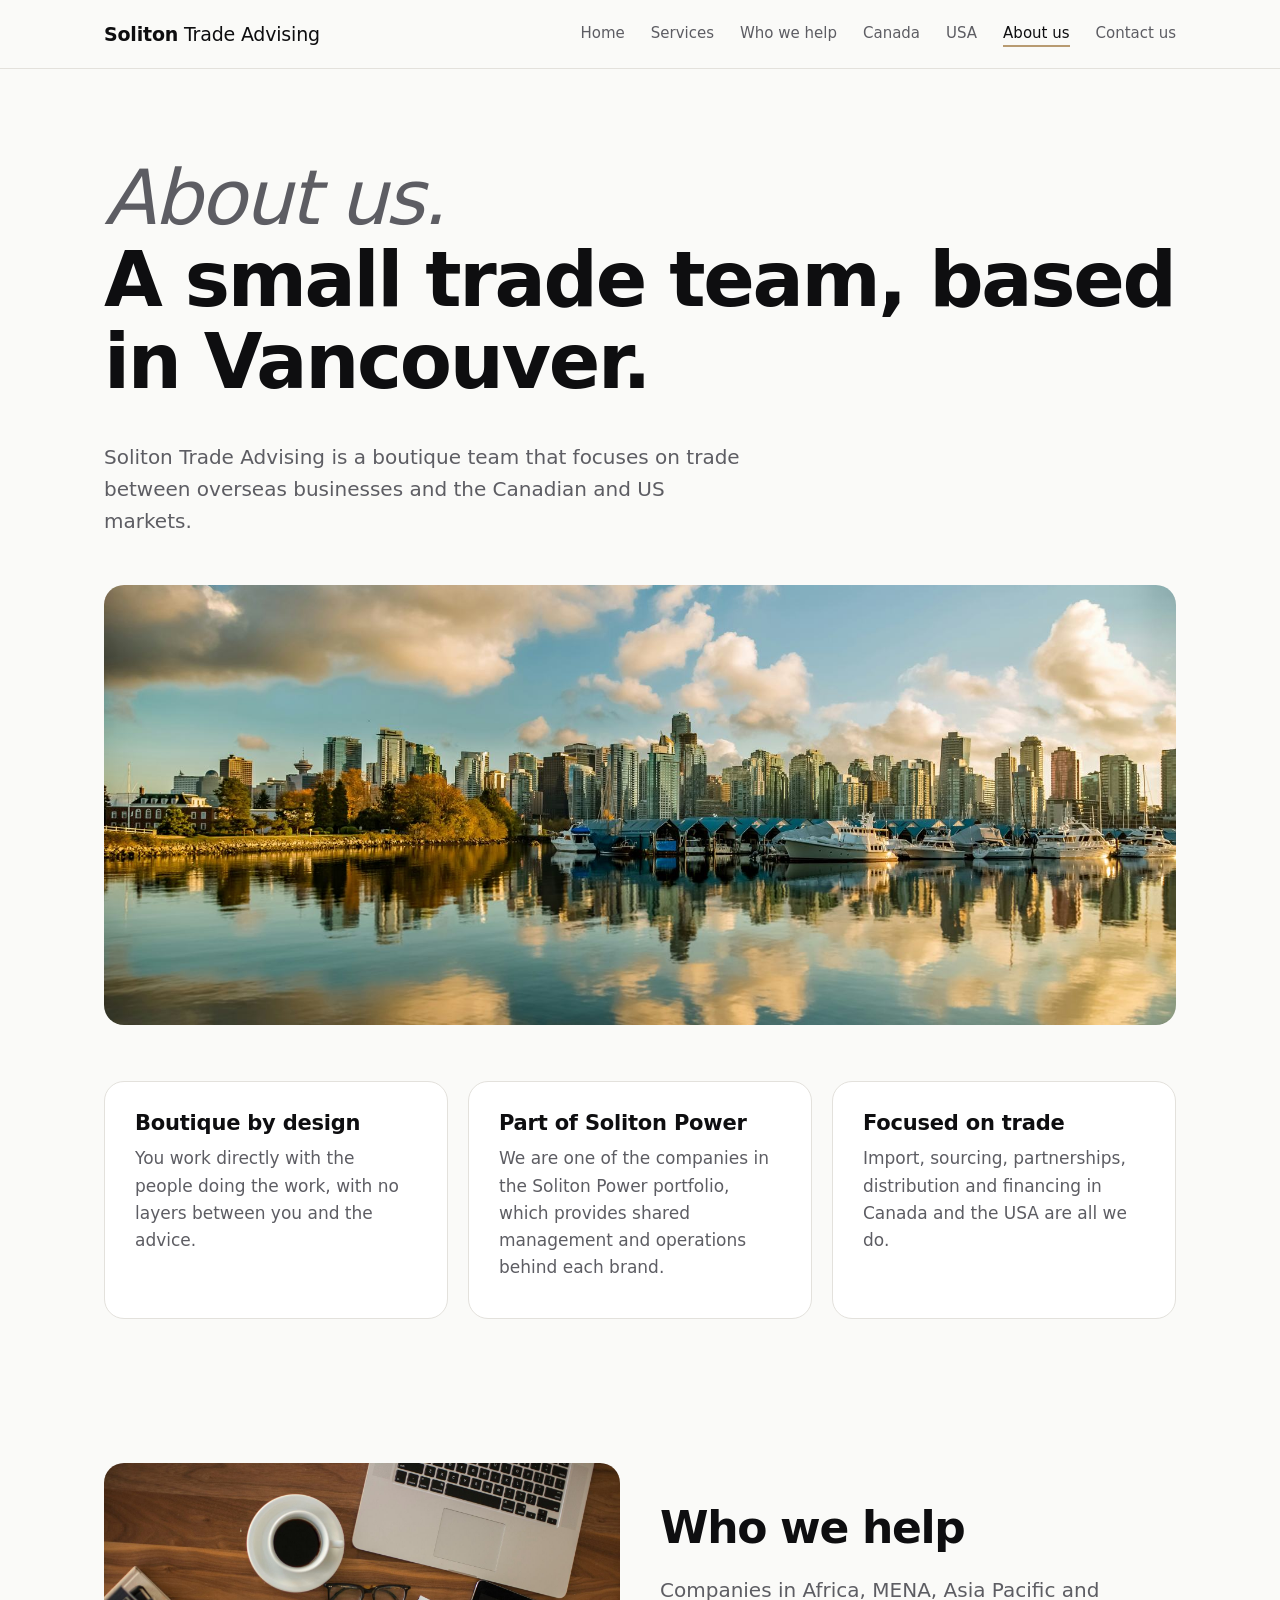
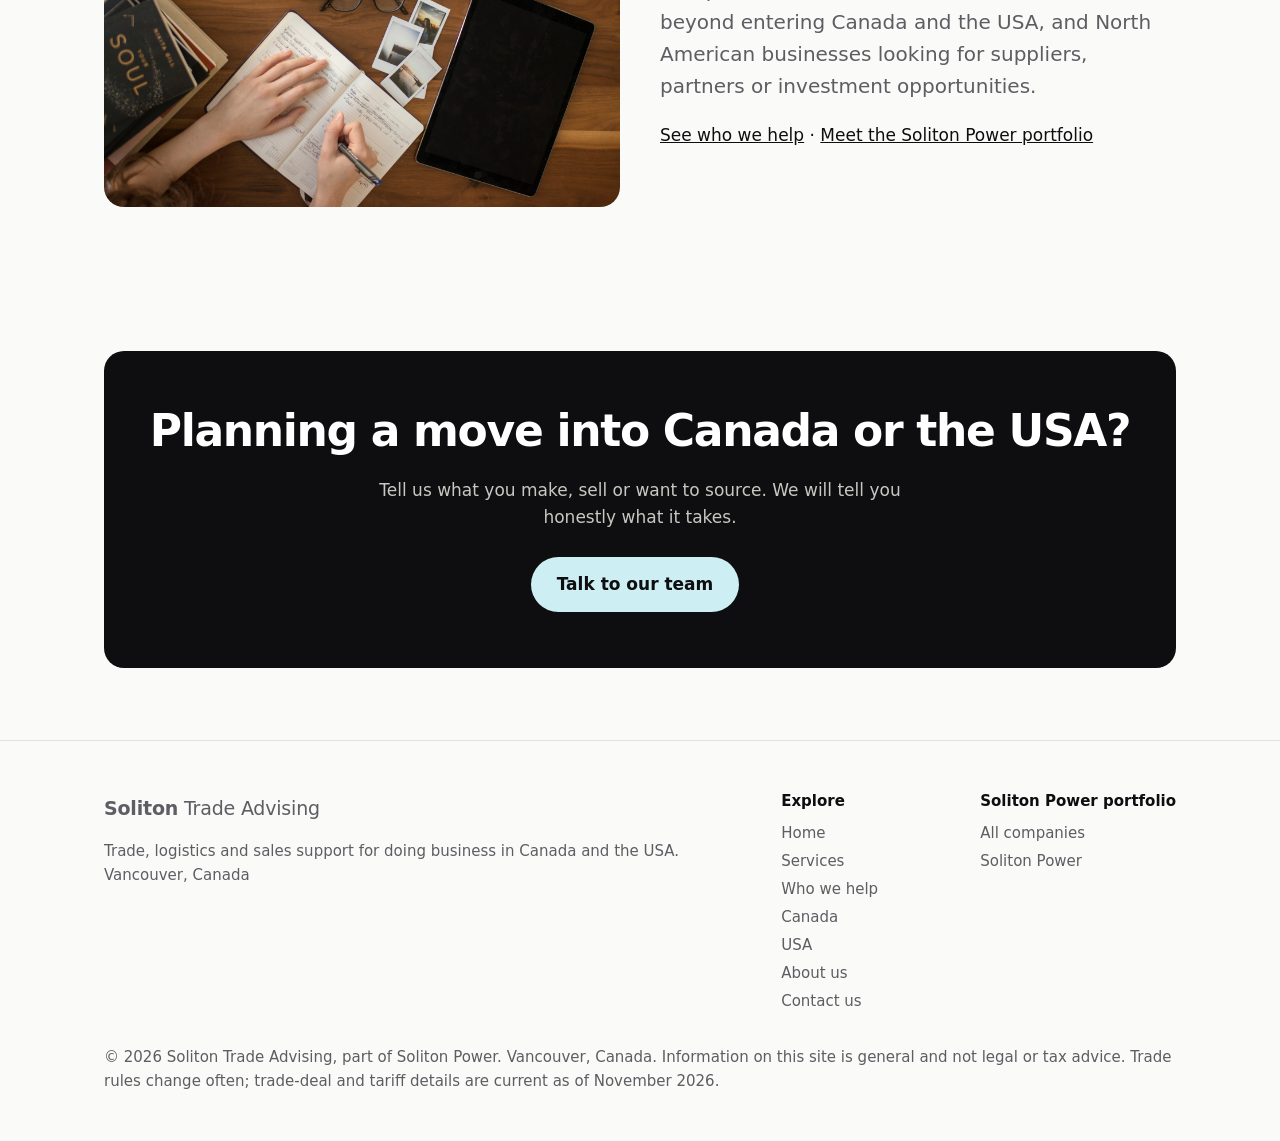
==== about.html @ dc97b8b7 "Add files via upload" ====
<!doctype html><html lang="en"><head><meta charset="utf-8"><meta name="viewport" content="width=device-width,initial-scale=1">
<title>About us | Soliton Trade Advising</title><meta name="description" content="Soliton Trade Advising is a small boutique trade team in Vancouver, part of the Soliton Power group of companies."><link rel="stylesheet" href="styles.css"></head><body>
<header><div class="wrap"><a class="logo" href="index.html"><b>Soliton</b> Trade Advising</a><nav><a href="index.html">Home</a><a href="services.html">Services</a><a href="who-we-help.html">Who we help</a><a href="canada.html">Canada</a><a href="usa.html">USA</a><a href="about.html" aria-current="page">About us</a><a href="contact.html">Contact us</a></nav></div></header>
<main><section class="hero"><div class="wrap"><h1><em>About us.</em>A small trade team, based in Vancouver.</h1><p class="lead">Soliton Trade Advising is a boutique team that focuses on trade between overseas businesses and the Canadian and US markets.</p><img class="img hero-img" src="assets/vancouver-reflection.jpg" alt="Vancouver skyline reflected in calm water" loading="lazy"></div></section>
<section style="padding-top:0"><div class="wrap"><div class="grid"><div class="card"><h3>Boutique by design</h3><p>You work directly with the people doing the work, with no layers between you and the advice.</p></div><div class="card"><h3>Part of Soliton Power</h3><p>We are one of the companies in the Soliton Power portfolio, which provides shared management and operations behind each brand.</p></div><div class="card"><h3>Focused on trade</h3><p>Import, sourcing, partnerships, distribution and financing in Canada and the USA are all we do.</p></div></div></div></section>
<section><div class="wrap"><div class="split"><img class="img" src="assets/desk.jpg" alt="Notebook, coffee and laptop on a wooden desk" loading="lazy"><div><h2>Who we help</h2><p class="lead">Companies in Africa, MENA, Asia Pacific and beyond entering Canada and the USA, and North American businesses looking for suppliers, partners or investment opportunities.</p><p><a href="who-we-help.html">See who we help</a> · <a href="https://solitonpower.vercel.app/companies.html">Meet the Soliton Power portfolio</a></p></div></div></div></section><section><div class="wrap"><div class="cta"><h2>Planning a move into Canada or the USA?</h2><p>Tell us what you make, sell or want to source. We will tell you honestly what it takes.</p><a class="btn" href="contact.html">Talk to our team</a></div></div></section></main>
<footer><div class="wrap"><div><a class="logo" href="index.html"><b>Soliton</b> Trade Advising</a><p>Trade, logistics and sales support for doing business in Canada and the USA.<br>Vancouver, Canada</p></div>
<div><h4>Explore</h4><a href="index.html">Home</a><a href="services.html">Services</a><a href="who-we-help.html">Who we help</a><a href="canada.html">Canada</a><a href="usa.html">USA</a><a href="about.html">About us</a><a href="contact.html">Contact us</a></div>
<div><h4>Soliton Power portfolio</h4><a href="https://solitonpower.vercel.app/companies.html">All companies</a><a href="https://solitonpower.vercel.app">Soliton Power</a></div></div>
<div class="wrap" style="margin-top:28px">© 2026 Soliton Trade Advising, part of Soliton Power. Vancouver, Canada. Information on this site is general and not legal or tax advice. Trade rules change often; trade-deal and tariff details are current as of November 2026.</div></footer></body></html>
---- styles.css ----
/* Theme tokens: swap these to match the Soliton Power stylesheet exactly */
:root{--ink:#0e0e10;--paper:#fafaf8;--tan:#b89b72;--cyan:#cdeef3;--mute:#5d5d63;--line:#e3e1dc;--r:20px}
*{box-sizing:border-box}html{scroll-behavior:smooth}
body{margin:0;font:17px/1.6 Inter,system-ui,-apple-system,"Segoe UI",sans-serif;color:var(--ink);background:var(--paper)}
a{color:inherit}img{max-width:100%}
:focus-visible{outline:3px solid var(--tan);outline-offset:3px}
.wrap{max-width:1120px;margin:0 auto;padding:0 24px}
header{position:sticky;top:0;z-index:5;background:rgba(250,250,248,.92);backdrop-filter:blur(10px);border-bottom:1px solid var(--line)}
header .wrap{display:flex;align-items:center;justify-content:space-between;height:68px}
.logo{text-decoration:none;font-size:19px;font-weight:400;letter-spacing:-.01em}.logo b{font-weight:800}
nav{display:flex;gap:26px;flex-wrap:wrap}nav a{text-decoration:none;font-size:15px;color:var(--mute)}
nav a:hover,nav a[aria-current]{color:var(--ink)}nav a[aria-current]{border-bottom:2px solid var(--tan)}
h1,h2,h3{letter-spacing:-.03em;line-height:1.08;margin:0 0 .5em}
h1{font-size:clamp(40px,7vw,76px);font-weight:800}h1 em{font-weight:400;display:block;color:var(--mute)}
h2{font-size:clamp(28px,4vw,44px);font-weight:800}h3{font-size:21px;font-weight:700;letter-spacing:-.01em}
.lead{font-size:20px;color:var(--mute);max-width:640px}
section{padding:72px 0}.hero{padding:88px 0 56px}
.btn{display:inline-block;padding:14px 26px;border-radius:999px;background:var(--ink);color:#fff;text-decoration:none;font-weight:600;margin:8px 10px 0 0}
.btn.alt{background:var(--cyan);color:var(--ink)}
.banner{min-height:340px;border-radius:var(--r);margin-top:48px;background:url(assets/trade-balcony.jpg) center/cover,linear-gradient(135deg,var(--ink),#2b2a28 55%,var(--tan))}
.grid{display:grid;gap:20px;grid-template-columns:repeat(auto-fit,minmax(280px,1fr))}
.card{background:#fff;border:1px solid var(--line);border-radius:var(--r);padding:30px}
.card.tint{background:var(--cyan);border-color:var(--cyan)}.card.dark{background:var(--ink);color:#fff;border-color:var(--ink)}
.card.dark p{color:#c9c7c2}.card p{color:var(--mute);margin:.4em 0}.tint p{color:#2f3a3c}
.card ul,.svc ul{margin:.6em 0 0;padding-left:1.1em;color:var(--mute)}.card li,.svc li{margin:.3em 0}
.svc{display:grid;grid-template-columns:1fr 1.2fr;gap:32px;padding:36px 0;border-top:1px solid var(--line)}
.svc p{margin:0;color:var(--mute)}.steps{counter-reset:s;list-style:none;padding:0;display:grid;gap:16px;grid-template-columns:repeat(auto-fit,minmax(200px,1fr))}
.steps li{counter-increment:s;border-top:3px solid var(--tan);padding-top:14px}.steps li:before{content:counter(s);font-weight:800;font-size:28px;color:var(--tan);display:block}
.steps b{display:block}.steps span{color:var(--mute);font-size:15px}
.note{border-left:4px solid var(--tan);padding:4px 0 4px 18px;color:var(--mute);max-width:720px}
.cta{background:var(--ink);color:#fff;border-radius:var(--r);padding:56px 40px;text-align:center}.cta p{color:#c9c7c2;margin:0 auto 18px;max-width:560px}
.cta .btn{background:var(--cyan);color:var(--ink)}
footer{border-top:1px solid var(--line);padding:48px 0;color:var(--mute);font-size:15px}
footer .wrap{display:flex;gap:40px;flex-wrap:wrap;justify-content:space-between}footer h4{margin:0 0 8px;color:var(--ink)}footer a{display:block;text-decoration:none;margin:4px 0}
form{display:grid;gap:14px;max-width:560px}input,textarea,select{font:inherit;padding:14px;border:1px solid var(--line);border-radius:14px;background:#fff;width:100%}
@media(max-width:760px){.svc{grid-template-columns:1fr}nav{gap:14px}header .wrap{height:auto;padding:12px 24px;flex-wrap:wrap}}
@media(prefers-reduced-motion:reduce){html{scroll-behavior:auto}}
.img{width:100%;height:100%;min-height:260px;object-fit:cover;border-radius:var(--r);display:block}
.hero-img{height:440px;margin-top:48px}.split{display:grid;grid-template-columns:1fr 1fr;gap:40px;align-items:center}.split.rev>:first-child{order:2}
.gal{display:grid;gap:16px;grid-template-columns:repeat(auto-fit,minmax(240px,1fr))}.gal .img{height:260px}
.pill{display:inline-block;background:var(--cyan);border-radius:999px;padding:4px 14px;font-size:14px;margin:6px 6px 0 0;color:var(--ink)}
.card .img{height:200px;min-height:0;margin-bottom:18px}.stat{font-size:15px;color:var(--mute)}
@media(max-width:760px){.split{grid-template-columns:1fr}.split.rev>:first-child{order:0}.hero-img{height:260px}}
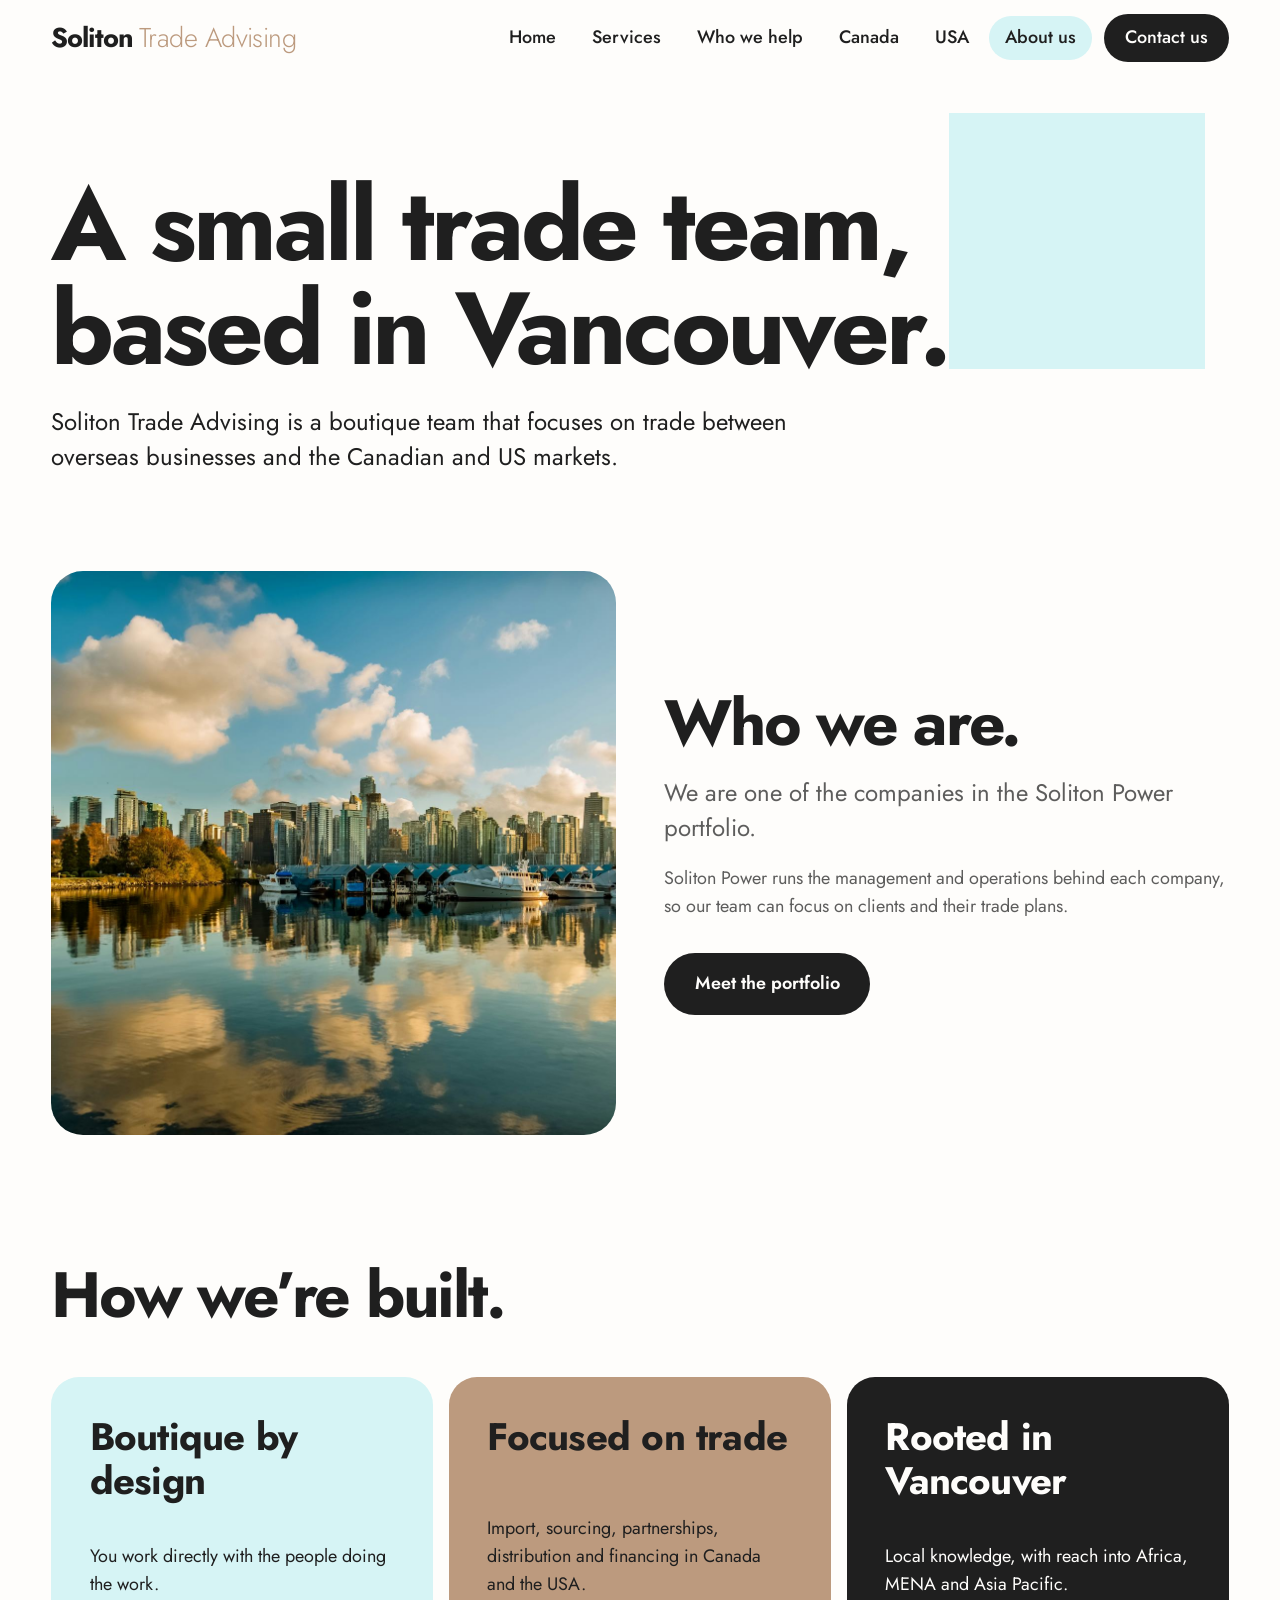
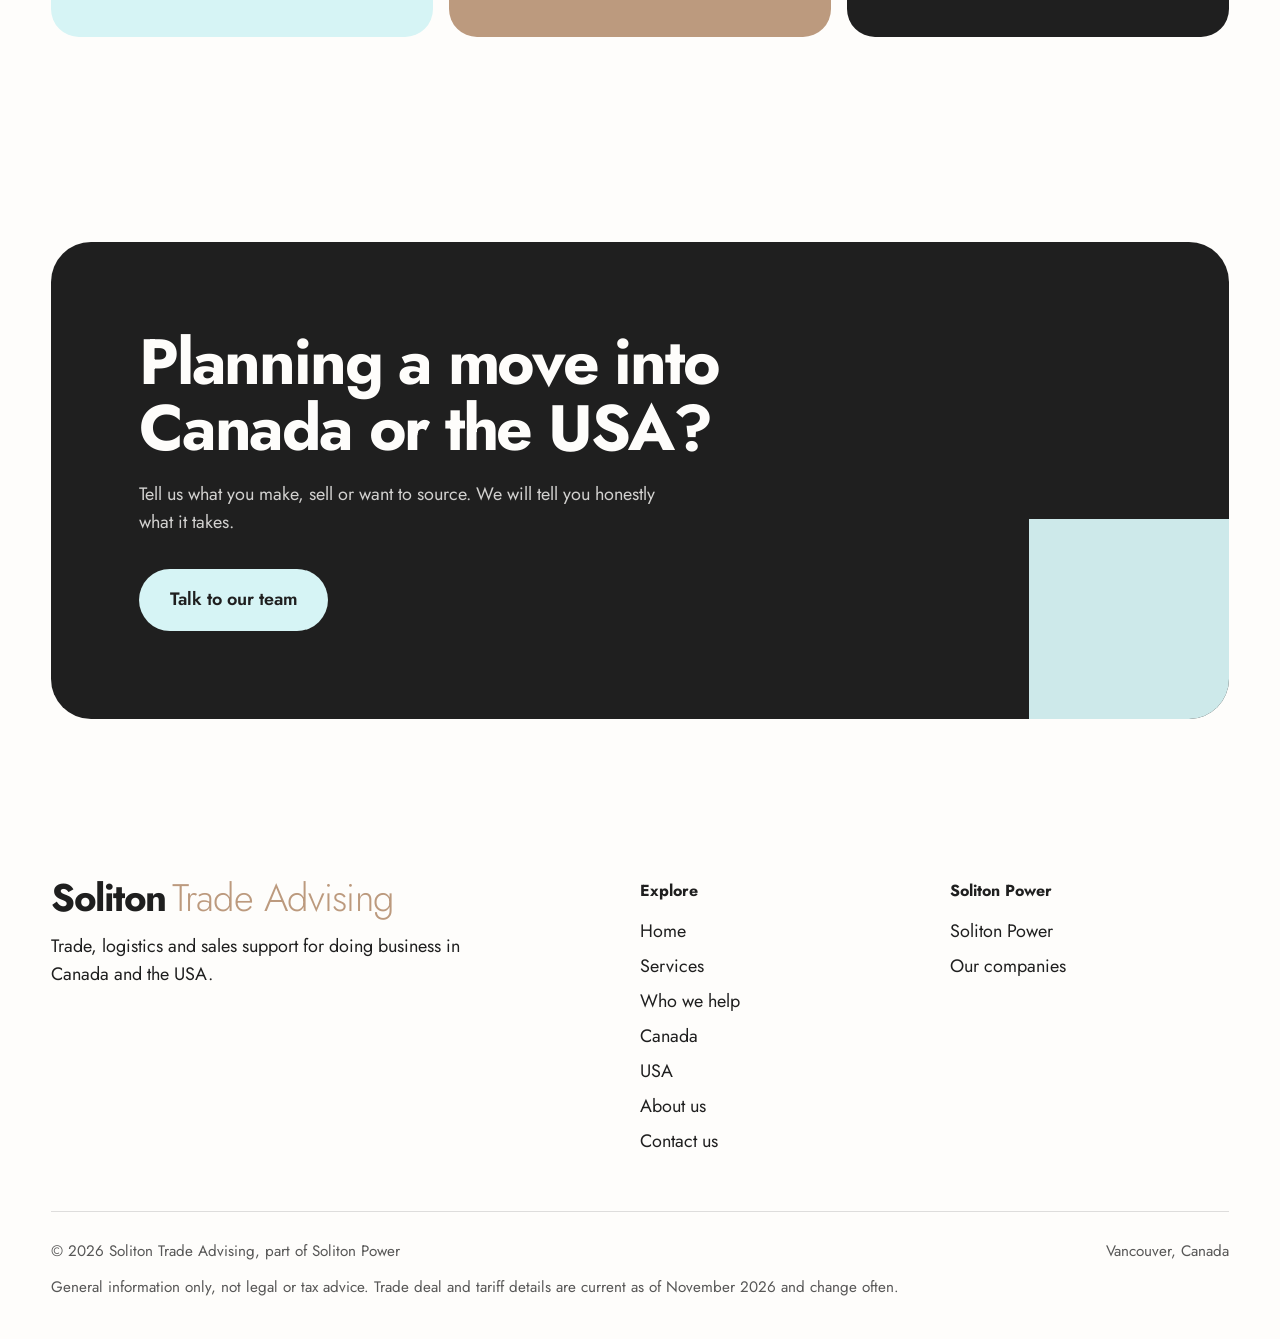
==== commit 7d862b4e: "Add files via upload" ====
--- a/about.html
+++ b/about.html
@@ -1,10 +1,39 @@
-<!doctype html><html lang="en"><head><meta charset="utf-8"><meta name="viewport" content="width=device-width,initial-scale=1">
-<title>About us | Soliton Trade Advising</title><meta name="description" content="Soliton Trade Advising is a small boutique trade team in Vancouver, part of the Soliton Power group of companies."><link rel="stylesheet" href="styles.css"></head><body>
-<header><div class="wrap"><a class="logo" href="index.html"><b>Soliton</b> Trade Advising</a><nav><a href="index.html">Home</a><a href="services.html">Services</a><a href="who-we-help.html">Who we help</a><a href="canada.html">Canada</a><a href="usa.html">USA</a><a href="about.html" aria-current="page">About us</a><a href="contact.html">Contact us</a></nav></div></header>
-<main><section class="hero"><div class="wrap"><h1><em>About us.</em>A small trade team, based in Vancouver.</h1><p class="lead">Soliton Trade Advising is a boutique team that focuses on trade between overseas businesses and the Canadian and US markets.</p><img class="img hero-img" src="assets/vancouver-reflection.jpg" alt="Vancouver skyline reflected in calm water" loading="lazy"></div></section>
-<section style="padding-top:0"><div class="wrap"><div class="grid"><div class="card"><h3>Boutique by design</h3><p>You work directly with the people doing the work, with no layers between you and the advice.</p></div><div class="card"><h3>Part of Soliton Power</h3><p>We are one of the companies in the Soliton Power portfolio, which provides shared management and operations behind each brand.</p></div><div class="card"><h3>Focused on trade</h3><p>Import, sourcing, partnerships, distribution and financing in Canada and the USA are all we do.</p></div></div></div></section>
-<section><div class="wrap"><div class="split"><img class="img" src="assets/desk.jpg" alt="Notebook, coffee and laptop on a wooden desk" loading="lazy"><div><h2>Who we help</h2><p class="lead">Companies in Africa, MENA, Asia Pacific and beyond entering Canada and the USA, and North American businesses looking for suppliers, partners or investment opportunities.</p><p><a href="who-we-help.html">See who we help</a> · <a href="https://solitonpower.vercel.app/companies.html">Meet the Soliton Power portfolio</a></p></div></div></div></section><section><div class="wrap"><div class="cta"><h2>Planning a move into Canada or the USA?</h2><p>Tell us what you make, sell or want to source. We will tell you honestly what it takes.</p><a class="btn" href="contact.html">Talk to our team</a></div></div></section></main>
-<footer><div class="wrap"><div><a class="logo" href="index.html"><b>Soliton</b> Trade Advising</a><p>Trade, logistics and sales support for doing business in Canada and the USA.<br>Vancouver, Canada</p></div>
-<div><h4>Explore</h4><a href="index.html">Home</a><a href="services.html">Services</a><a href="who-we-help.html">Who we help</a><a href="canada.html">Canada</a><a href="usa.html">USA</a><a href="about.html">About us</a><a href="contact.html">Contact us</a></div>
-<div><h4>Soliton Power portfolio</h4><a href="https://solitonpower.vercel.app/companies.html">All companies</a><a href="https://solitonpower.vercel.app">Soliton Power</a></div></div>
-<div class="wrap" style="margin-top:28px">© 2026 Soliton Trade Advising, part of Soliton Power. Vancouver, Canada. Information on this site is general and not legal or tax advice. Trade rules change often; trade-deal and tariff details are current as of November 2026.</div></footer></body></html>+<!DOCTYPE html>
+<html lang="en">
+<head>
+<meta charset="utf-8">
+<meta name="viewport" content="width=device-width, initial-scale=1">
+<title>About us | Soliton Trade Advising</title>
+<meta name="description" content="Soliton Trade Advising is a small boutique trade team in Vancouver, part of the Soliton Power group of companies.">
+<link rel="preconnect" href="https://fonts.googleapis.com">
+<link rel="preconnect" href="https://fonts.gstatic.com" crossorigin>
+<link href="https://fonts.googleapis.com/css2?family=Jost:wght@300;400;500;600;700&display=swap" rel="stylesheet">
+<link rel="stylesheet" href="styles.css">
+</head>
+<body>
+<header class="site-header">
+  <div class="wrap nav">
+    <a class="brand" href="index.html" aria-label="Soliton Trade Advising home"><b>Soliton</b><span>Trade Advising</span></a>
+    <button class="menu-btn" aria-expanded="false" aria-label="Menu"><span></span></button>
+    <nav class="nav-links" aria-label="Main"><a href="index.html">Home</a><a href="services.html">Services</a><a href="who-we-help.html">Who we help</a><a href="canada.html">Canada</a><a href="usa.html">USA</a><a href="about.html" aria-current="page">About us</a><a class="btn btn-dark" href="contact.html">Contact us</a></nav>
+  </div>
+</header>
+<main>
+<section class="wrap page-head"><span class="hero-square" aria-hidden="true"></span><h1>A small trade team, based in Vancouver.</h1><p class="lede">Soliton Trade Advising is a boutique team that focuses on trade between overseas businesses and the Canadian and US markets.</p></section>
+<section class="wrap section" style="padding-top:2rem"><div class="split"><div class="media"><img src="assets/vancouver-reflection.jpg" alt="Vancouver skyline reflected in calm water" loading="lazy" onerror="this.remove()"></div><div class="copy"><h2>Who we are.</h2><p class="lede muted">We are one of the companies in the Soliton Power portfolio.</p><p class="muted">Soliton Power runs the management and operations behind each company, so our team can focus on clients and their trade plans.</p><div class="actions" style="margin-top:2rem"><a class="btn btn-dark" href="https://solitonpower.vercel.app/companies.html">Meet the portfolio</a></div></div></div></section>
+<section class="wrap" style="padding-bottom:clamp(4rem,10vw,8rem)"><h2>How we’re built.</h2><div class="values"><div class="tile v1"><h3>Boutique by design</h3><p>You work directly with the people doing the work.</p></div><div class="tile v2"><h3>Focused on trade</h3><p>Import, sourcing, partnerships, distribution and financing in Canada and the USA.</p></div><div class="tile v3"><h3>Rooted in Vancouver</h3><p>Local knowledge, with reach into Africa, MENA and Asia Pacific.</p></div></div></section><section class="wrap" style="margin-top:clamp(2rem,6vw,5rem)"><div class="cta"><h2>Planning a move into Canada or the USA?</h2><p>Tell us what you make, sell or want to source. We will tell you honestly what it takes.</p><div class="actions"><a class="btn btn-mist" href="contact.html">Talk to our team</a></div></div></section>
+</main>
+<footer class="site-footer">
+  <div class="wrap">
+    <div class="foot">
+      <div><a class="brand" href="index.html"><b>Soliton</b><span>Trade Advising</span></a><p>Trade, logistics and sales support for doing business in Canada and the USA.</p></div>
+      <div><h4>Explore</h4><ul><li><a href="index.html">Home</a></li><li><a href="services.html">Services</a></li><li><a href="who-we-help.html">Who we help</a></li><li><a href="canada.html">Canada</a></li><li><a href="usa.html">USA</a></li><li><a href="about.html">About us</a></li><li><a href="contact.html">Contact us</a></li></ul></div>
+      <div><h4>Soliton Power</h4><ul><li><a href="https://solitonpower.vercel.app">Soliton Power</a></li><li><a href="https://solitonpower.vercel.app/companies.html">Our companies</a></li></ul></div>
+    </div>
+    <div class="legal"><span>© 2026 Soliton Trade Advising, part of Soliton Power</span><span>Vancouver, Canada</span></div>
+    <p class="legal" style="padding-top:.75rem">General information only, not legal or tax advice. Trade deal and tariff details are current as of November 2026 and change often.</p>
+  </div>
+</footer>
+<script src="script.js"></script>
+</body>
+</html>
--- a/styles.css
+++ b/styles.css
@@ -1,43 +1,210 @@
-/* Theme tokens: swap these to match the Soliton Power stylesheet exactly */
-:root{--ink:#0e0e10;--paper:#fafaf8;--tan:#b89b72;--cyan:#cdeef3;--mute:#5d5d63;--line:#e3e1dc;--r:20px}
-*{box-sizing:border-box}html{scroll-behavior:smooth}
-body{margin:0;font:17px/1.6 Inter,system-ui,-apple-system,"Segoe UI",sans-serif;color:var(--ink);background:var(--paper)}
-a{color:inherit}img{max-width:100%}
-:focus-visible{outline:3px solid var(--tan);outline-offset:3px}
-.wrap{max-width:1120px;margin:0 auto;padding:0 24px}
-header{position:sticky;top:0;z-index:5;background:rgba(250,250,248,.92);backdrop-filter:blur(10px);border-bottom:1px solid var(--line)}
-header .wrap{display:flex;align-items:center;justify-content:space-between;height:68px}
-.logo{text-decoration:none;font-size:19px;font-weight:400;letter-spacing:-.01em}.logo b{font-weight:800}
-nav{display:flex;gap:26px;flex-wrap:wrap}nav a{text-decoration:none;font-size:15px;color:var(--mute)}
-nav a:hover,nav a[aria-current]{color:var(--ink)}nav a[aria-current]{border-bottom:2px solid var(--tan)}
-h1,h2,h3{letter-spacing:-.03em;line-height:1.08;margin:0 0 .5em}
-h1{font-size:clamp(40px,7vw,76px);font-weight:800}h1 em{font-weight:400;display:block;color:var(--mute)}
-h2{font-size:clamp(28px,4vw,44px);font-weight:800}h3{font-size:21px;font-weight:700;letter-spacing:-.01em}
-.lead{font-size:20px;color:var(--mute);max-width:640px}
-section{padding:72px 0}.hero{padding:88px 0 56px}
-.btn{display:inline-block;padding:14px 26px;border-radius:999px;background:var(--ink);color:#fff;text-decoration:none;font-weight:600;margin:8px 10px 0 0}
-.btn.alt{background:var(--cyan);color:var(--ink)}
-.banner{min-height:340px;border-radius:var(--r);margin-top:48px;background:url(assets/trade-balcony.jpg) center/cover,linear-gradient(135deg,var(--ink),#2b2a28 55%,var(--tan))}
-.grid{display:grid;gap:20px;grid-template-columns:repeat(auto-fit,minmax(280px,1fr))}
-.card{background:#fff;border:1px solid var(--line);border-radius:var(--r);padding:30px}
-.card.tint{background:var(--cyan);border-color:var(--cyan)}.card.dark{background:var(--ink);color:#fff;border-color:var(--ink)}
-.card.dark p{color:#c9c7c2}.card p{color:var(--mute);margin:.4em 0}.tint p{color:#2f3a3c}
-.card ul,.svc ul{margin:.6em 0 0;padding-left:1.1em;color:var(--mute)}.card li,.svc li{margin:.3em 0}
-.svc{display:grid;grid-template-columns:1fr 1.2fr;gap:32px;padding:36px 0;border-top:1px solid var(--line)}
-.svc p{margin:0;color:var(--mute)}.steps{counter-reset:s;list-style:none;padding:0;display:grid;gap:16px;grid-template-columns:repeat(auto-fit,minmax(200px,1fr))}
-.steps li{counter-increment:s;border-top:3px solid var(--tan);padding-top:14px}.steps li:before{content:counter(s);font-weight:800;font-size:28px;color:var(--tan);display:block}
-.steps b{display:block}.steps span{color:var(--mute);font-size:15px}
-.note{border-left:4px solid var(--tan);padding:4px 0 4px 18px;color:var(--mute);max-width:720px}
-.cta{background:var(--ink);color:#fff;border-radius:var(--r);padding:56px 40px;text-align:center}.cta p{color:#c9c7c2;margin:0 auto 18px;max-width:560px}
-.cta .btn{background:var(--cyan);color:var(--ink)}
-footer{border-top:1px solid var(--line);padding:48px 0;color:var(--mute);font-size:15px}
-footer .wrap{display:flex;gap:40px;flex-wrap:wrap;justify-content:space-between}footer h4{margin:0 0 8px;color:var(--ink)}footer a{display:block;text-decoration:none;margin:4px 0}
-form{display:grid;gap:14px;max-width:560px}input,textarea,select{font:inherit;padding:14px;border:1px solid var(--line);border-radius:14px;background:#fff;width:100%}
-@media(max-width:760px){.svc{grid-template-columns:1fr}nav{gap:14px}header .wrap{height:auto;padding:12px 24px;flex-wrap:wrap}}
-@media(prefers-reduced-motion:reduce){html{scroll-behavior:auto}}
-.img{width:100%;height:100%;min-height:260px;object-fit:cover;border-radius:var(--r);display:block}
-.hero-img{height:440px;margin-top:48px}.split{display:grid;grid-template-columns:1fr 1fr;gap:40px;align-items:center}.split.rev>:first-child{order:2}
-.gal{display:grid;gap:16px;grid-template-columns:repeat(auto-fit,minmax(240px,1fr))}.gal .img{height:260px}
-.pill{display:inline-block;background:var(--cyan);border-radius:999px;padding:4px 14px;font-size:14px;margin:6px 6px 0 0;color:var(--ink)}
-.card .img{height:200px;min-height:0;margin-bottom:18px}.stat{font-size:15px;color:var(--mute)}
-@media(max-width:760px){.split{grid-template-columns:1fr}.split.rev>:first-child{order:0}.hero-img{height:260px}}
+:root{
+  --ink:#1f1f1f;
+  --sand:#bc9a7e;
+  --sand-deep:#8a6a50;
+  --mist:#d6f4f5;
+  --paper:#fefdfb;
+  --line:rgba(31,31,31,.14);
+  --ease:cubic-bezier(.2,.7,.2,1);
+}
+*{box-sizing:border-box;margin:0;padding:0}
+html{scroll-behavior:smooth}
+body{font-family:'Jost',system-ui,-apple-system,'Segoe UI',sans-serif;background:var(--paper);color:var(--ink);font-size:1.125rem;line-height:1.55;-webkit-font-smoothing:antialiased}
+img{display:block;max-width:100%}
+a{color:inherit}
+ul{list-style:none}
+:focus-visible{outline:3px solid var(--ink);outline-offset:3px;border-radius:6px}
+.wrap{width:min(1200px,92vw);margin-inline:auto}
+.sr{position:absolute;left:-9999px}
+
+/* ---------- Header ---------- */
+.site-header{position:sticky;top:0;z-index:30;background:rgba(254,253,251,.88);backdrop-filter:blur(14px);-webkit-backdrop-filter:blur(14px);transition:box-shadow .3s}
+.site-header.scrolled{box-shadow:0 1px 0 var(--line)}
+.nav{display:flex;align-items:center;justify-content:space-between;height:76px;gap:1.5rem}
+.brand{display:flex;align-items:baseline;gap:.35em;text-decoration:none;line-height:1}
+.brand b{font-weight:700;font-size:1.7rem;letter-spacing:-.04em}
+.brand span{font-weight:300;font-size:1.7rem;color:var(--sand);letter-spacing:-.02em}
+.nav-links{display:flex;align-items:center;gap:.25rem}
+.nav-links a{text-decoration:none;font-weight:500;padding:.5rem 1rem;border-radius:999px;transition:background .2s}
+.nav-links a:hover{background:var(--mist)}
+.nav-links a[aria-current="page"]{background:var(--mist)}
+.nav-links .btn{margin-left:.5rem;padding:.6rem 1.3rem}
+.nav-links .btn:hover{background:var(--ink);opacity:.88}
+.menu-btn{display:none;background:none;border:0;cursor:pointer;width:44px;height:44px;border-radius:50%;position:relative}
+.menu-btn span,.menu-btn span::before{content:"";position:absolute;left:11px;width:22px;height:2px;background:var(--ink);transition:transform .25s var(--ease)}
+.menu-btn span{top:21px}
+.menu-btn span::before{top:-7px;left:0}
+.menu-btn[aria-expanded="true"] span{transform:rotate(45deg)}
+.menu-btn[aria-expanded="true"] span::before{transform:translateY(7px) rotate(-90deg)}
+
+/* ---------- Buttons ---------- */
+.btn{display:inline-flex;align-items:center;justify-content:center;padding:.95em 1.7em;border-radius:999px;font:inherit;font-weight:600;text-decoration:none;border:0;cursor:pointer;transition:transform .2s var(--ease),background .2s,color .2s}
+.btn:hover{transform:translateY(-2px)}
+.btn-dark{background:var(--ink);color:var(--paper)}
+.btn-mist{background:var(--mist);color:var(--ink)}
+.btn-line{box-shadow:inset 0 0 0 1.5px var(--ink)}
+.btn-line:hover{background:var(--ink);color:var(--paper)}
+.actions{display:flex;flex-wrap:wrap;gap:.75rem}
+
+/* ---------- Type ---------- */
+h1,h2,h3{font-weight:700;letter-spacing:-.035em;line-height:1.02}
+h1{font-size:clamp(3rem,9vw,7.5rem)}
+h2{font-size:clamp(2.2rem,5vw,4rem)}
+h3{font-size:1.6rem;letter-spacing:-.02em;line-height:1.15}
+.lede{font-size:clamp(1.15rem,2vw,1.5rem);max-width:34em;line-height:1.45;font-weight:400}
+.muted{color:rgba(31,31,31,.72)}
+.sand{color:var(--sand-deep)}
+
+/* ---------- Hero ---------- */
+.hero{padding-top:clamp(3rem,8vw,6.5rem)}
+.hero-text{position:relative}
+.hero-square{position:absolute;z-index:0;right:2%;top:-14%;width:clamp(200px,31vw,440px);aspect-ratio:1;background:var(--mist);animation:square-in 1s var(--ease) both}
+.hero-text h1,.hero-text .lede,.hero-text .actions{position:relative;z-index:1}
+.hero-text h1 span{display:block;overflow:hidden}
+.hero-text h1 span i{display:block;font-style:normal;animation:rise .9s var(--ease) both}
+.hero-text h1 span:nth-child(2) i{animation-delay:.12s;color:var(--sand-deep)}
+.hero-text .lede{margin-top:2rem;animation:rise .9s .3s var(--ease) both}
+.hero-text .actions{margin-top:2rem;animation:rise .9s .4s var(--ease) both}
+@keyframes rise{from{transform:translateY(105%);opacity:0}to{transform:none;opacity:1}}
+@keyframes square-in{from{transform:translate(30px,30px) scale(.6);opacity:0}to{transform:none;opacity:1}}
+
+.banner{position:relative;margin-top:clamp(2.5rem,6vw,4.5rem);border-radius:36px;overflow:hidden;aspect-ratio:21/9;background:linear-gradient(135deg,var(--mist),var(--sand))}
+.banner img{width:100%;height:100%;object-fit:cover}
+.chips{position:absolute;left:1.5rem;right:1.5rem;bottom:1.5rem;display:flex;flex-wrap:wrap;gap:.5rem}
+.chips a{background:var(--paper);text-decoration:none;font-weight:600;font-size:.98rem;padding:.55em 1.1em;border-radius:999px;transition:background .2s}
+.chips a:hover{background:var(--mist)}
+
+/* ---------- Sections ---------- */
+.section{padding-block:clamp(4rem,10vw,8rem)}
+.statement{font-size:clamp(1.8rem,4.2vw,3.4rem);font-weight:600;letter-spacing:-.03em;line-height:1.12;max-width:20em}
+.statement em{font-style:normal;color:var(--sand-deep)}
+
+/* ---------- Company switcher ---------- */
+.switch{display:grid;grid-template-columns:minmax(0,5fr) minmax(0,7fr);gap:clamp(1.5rem,4vw,3.5rem);align-items:start;margin-top:3rem}
+.tabs{display:flex;flex-direction:column;gap:.5rem}
+.tab{text-align:left;font:inherit;background:none;border:0;cursor:pointer;padding:1.15rem 1.4rem;border-radius:22px;transition:background .25s,color .25s}
+.tab strong{display:block;font-size:clamp(1.4rem,2.6vw,2rem);font-weight:700;letter-spacing:-.03em;line-height:1.1}
+.tab small{display:block;margin-top:.35rem;font-size:1rem;opacity:.72}
+.tab:hover{background:var(--mist)}
+.tab[aria-selected="true"]{background:var(--ink);color:var(--paper)}
+.panel{border-radius:32px;overflow:hidden;background:var(--mist);animation:swap .45s var(--ease)}
+.panel[hidden]{display:none}
+@keyframes swap{from{opacity:0;transform:translateY(14px)}to{opacity:1;transform:none}}
+.media{position:relative;background:linear-gradient(135deg,var(--mist),var(--sand));overflow:hidden}
+.media img{width:100%;height:100%;object-fit:cover}
+.panel .media{aspect-ratio:16/10}
+.panel-body{padding:1.75rem 2rem 2.25rem}
+.panel-body p{margin:.75rem 0 1.5rem;max-width:32em}
+
+/* ---------- Bento ---------- */
+.bento{display:grid;grid-template-columns:repeat(6,1fr);gap:1rem;margin-top:3rem}
+.tile{border-radius:28px;padding:clamp(1.5rem,3vw,2.4rem);display:flex;flex-direction:column;justify-content:space-between;gap:2.5rem;min-height:260px}
+.tile h3{font-size:clamp(1.6rem,3vw,2.4rem)}
+.tile p{max-width:28em}
+.t-wide{grid-column:span 4;background:var(--ink);color:var(--paper);border-radius:36px;min-height:340px}
+.t-side{grid-column:span 2;background:var(--mist)}
+.t-half-a{grid-column:span 2;background:var(--sand);color:var(--ink);border-radius:22px}
+.t-half-b{grid-column:span 4;box-shadow:inset 0 0 0 1.5px var(--line)}
+.tile .big{font-size:clamp(2.5rem,6vw,5rem);font-weight:700;letter-spacing:-.05em;line-height:.95}
+
+/* ---------- CTA ---------- */
+.cta{background:var(--ink);color:var(--paper);border-radius:40px;padding:clamp(2.5rem,7vw,5.5rem);position:relative;overflow:hidden}
+.cta::after{content:"";position:absolute;right:-60px;bottom:-60px;width:260px;aspect-ratio:1;background:var(--mist);opacity:.95}
+.cta h2{max-width:11em;position:relative;z-index:1}
+.cta p{margin:1.25rem 0 2rem;max-width:30em;opacity:.8;position:relative;z-index:1}
+.cta .actions{position:relative;z-index:1}
+.cta .btn-mist:hover{background:var(--paper)}
+
+/* ---------- Inner pages ---------- */
+.page-head{position:relative;padding-top:clamp(3rem,8vw,6rem);padding-bottom:clamp(2rem,5vw,4rem)}
+.page-head .hero-square{width:clamp(140px,20vw,280px);top:8%}
+.page-head h1{position:relative;z-index:1;font-size:clamp(2.8rem,8vw,6.5rem);max-width:11em}
+.page-head .lede{position:relative;z-index:1;margin-top:1.5rem}
+
+.co{display:grid;grid-template-columns:repeat(12,1fr);gap:clamp(1.5rem,4vw,3rem);padding-block:clamp(2.5rem,6vw,4.5rem);border-top:1.5px solid var(--line);scroll-margin-top:90px;align-items:center}
+.co .media{grid-column:span 7;border-radius:32px;aspect-ratio:4/3}
+.co-body{grid-column:span 5}
+.co:nth-of-type(even) .media{grid-column:6/-1;grid-row:1}
+.co:nth-of-type(even) .co-body{grid-column:1/span 5;grid-row:1}
+.co-body h2{font-size:clamp(2rem,4vw,3.2rem)}
+.tag{display:inline-block;background:var(--mist);padding:.3em .95em;border-radius:999px;font-weight:500;font-size:.95rem;margin-bottom:1.1rem}
+.co-body p{margin:1rem 0 1.25rem}
+.co-body li{padding:.7rem 0;border-top:1px solid var(--line);font-weight:500}
+.co-body li:last-child{border-bottom:1px solid var(--line)}
+.co-body .btn{margin-top:1.5rem}
+
+.split{display:grid;grid-template-columns:repeat(12,1fr);gap:clamp(1.5rem,4vw,3rem);align-items:center}
+.split .media{grid-column:span 6;border-radius:32px;aspect-ratio:1}
+.split .copy{grid-column:7/-1}
+.split .copy p{margin-top:1.25rem}
+.values{display:grid;grid-template-columns:repeat(3,1fr);gap:1rem;margin-top:3rem}
+.values .tile{min-height:240px}
+.v1{background:var(--mist)}
+.v2{background:var(--sand)}
+.v3{background:var(--ink);color:var(--paper)}
+
+.contact-grid{display:grid;grid-template-columns:minmax(0,7fr) minmax(0,5fr);gap:clamp(1.5rem,4vw,3.5rem);align-items:start}
+form{background:var(--mist);border-radius:32px;padding:clamp(1.5rem,4vw,2.75rem);display:grid;gap:1.1rem}
+label{display:grid;gap:.4rem;font-weight:600;font-size:1rem}
+input,select,textarea{font:inherit;font-weight:400;padding:.9rem 1.1rem;border-radius:16px;border:1.5px solid transparent;background:var(--paper);color:var(--ink);width:100%}
+input:focus,select:focus,textarea:focus{outline:none;border-color:var(--ink)}
+textarea{min-height:150px;resize:vertical}
+.form-note{font-size:.95rem;min-height:1.4em}
+.info{display:grid;gap:1rem}
+.info .tile{min-height:0;gap:.5rem;padding:1.6rem 1.8rem;border-radius:24px;box-shadow:inset 0 0 0 1.5px var(--line)}
+.info .tile strong{font-size:1.25rem}
+
+/* ---------- Footer ---------- */
+.site-footer{padding-block:4rem 2.5rem;margin-top:clamp(3rem,8vw,6rem)}
+.foot{display:grid;grid-template-columns:2fr 1fr 1fr;gap:2rem;padding-bottom:3rem;border-bottom:1.5px solid var(--line)}
+.foot h4{font-size:1rem;font-weight:700;margin-bottom:.9rem}
+.foot li{margin-bottom:.45rem}
+.foot a{text-decoration:none}
+.foot a:hover{text-decoration:underline;text-underline-offset:4px}
+.foot .brand b,.foot .brand span{font-size:2.4rem}
+.foot p{margin-top:1rem;max-width:24em}
+.legal{display:flex;justify-content:space-between;gap:1rem;flex-wrap:wrap;padding-top:1.75rem;font-size:.95rem;opacity:.75}
+
+/* ---------- Responsive ---------- */
+@media (max-width:900px){
+  .menu-btn{display:block}
+  .nav-links{position:absolute;top:76px;left:0;right:0;background:var(--paper);flex-direction:column;align-items:stretch;padding:1rem 4vw 1.5rem;gap:.25rem;border-bottom:1.5px solid var(--line);display:none}
+  .nav-links.open{display:flex}
+  .nav-links a{padding:.9rem 1rem;font-size:1.25rem}
+  .nav-links .btn{margin:.5rem 0 0}
+  .banner{aspect-ratio:4/3}
+  .switch,.contact-grid{grid-template-columns:1fr}
+  .tabs{flex-direction:row;overflow-x:auto;gap:.5rem;padding-bottom:.5rem}
+  .tab{flex:0 0 auto;padding:.9rem 1.2rem}
+  .tab small{display:none}
+  .bento{grid-template-columns:1fr}
+  .t-wide,.t-side,.t-half-a,.t-half-b{grid-column:auto}
+  .co .media,.co-body,.co:nth-of-type(even) .media,.co:nth-of-type(even) .co-body{grid-column:1/-1;grid-row:auto}
+  .split .media,.split .copy{grid-column:1/-1}
+  .values{grid-template-columns:1fr}
+  .foot{grid-template-columns:1fr 1fr}
+  .foot>div:first-child{grid-column:1/-1}
+}
+@media (prefers-reduced-motion:reduce){
+  *,*::before,*::after{animation:none!important;transition:none!important}
+  html{scroll-behavior:auto}
+}
+
+/* ---------- Company wordmarks and logos ---------- */
+.logo-h{margin:0 0 1rem;line-height:1}
+.logo-h img{height:56px;width:auto;max-width:100%;object-fit:contain}
+.logo-h img.logo-tall{height:84px}
+.wordmark,.logo-h .wordmark{display:flex;align-items:baseline;flex-wrap:wrap;gap:.35em;line-height:1.05;margin:0 0 1rem}
+.wordmark b{font-weight:700;font-size:1.9rem;letter-spacing:-.04em}
+.wordmark span{font-weight:300;font-size:1.9rem;color:var(--sand-deep);letter-spacing:-.02em}
+
+/* ---------- Trade Advising additions (same tokens) ---------- */
+.v4{box-shadow:inset 0 0 0 1.5px var(--line)}
+.gal{display:grid;grid-template-columns:repeat(3,1fr);gap:1rem;margin-top:2rem}
+.gal .media{border-radius:28px;aspect-ratio:4/3}
+.copy ul{margin-top:1.25rem}
+.copy li{padding:.7rem 0;border-top:1px solid var(--line);font-weight:500}
+.copy li:last-child{border-bottom:1px solid var(--line)}
+.note{margin-top:2rem;max-width:42em;font-size:1rem}
+.tags{display:flex;flex-wrap:wrap;gap:.5rem;margin-top:1.5rem}.tags .tag{margin:0}
+@media (max-width:900px){.gal{grid-template-columns:1fr}}
